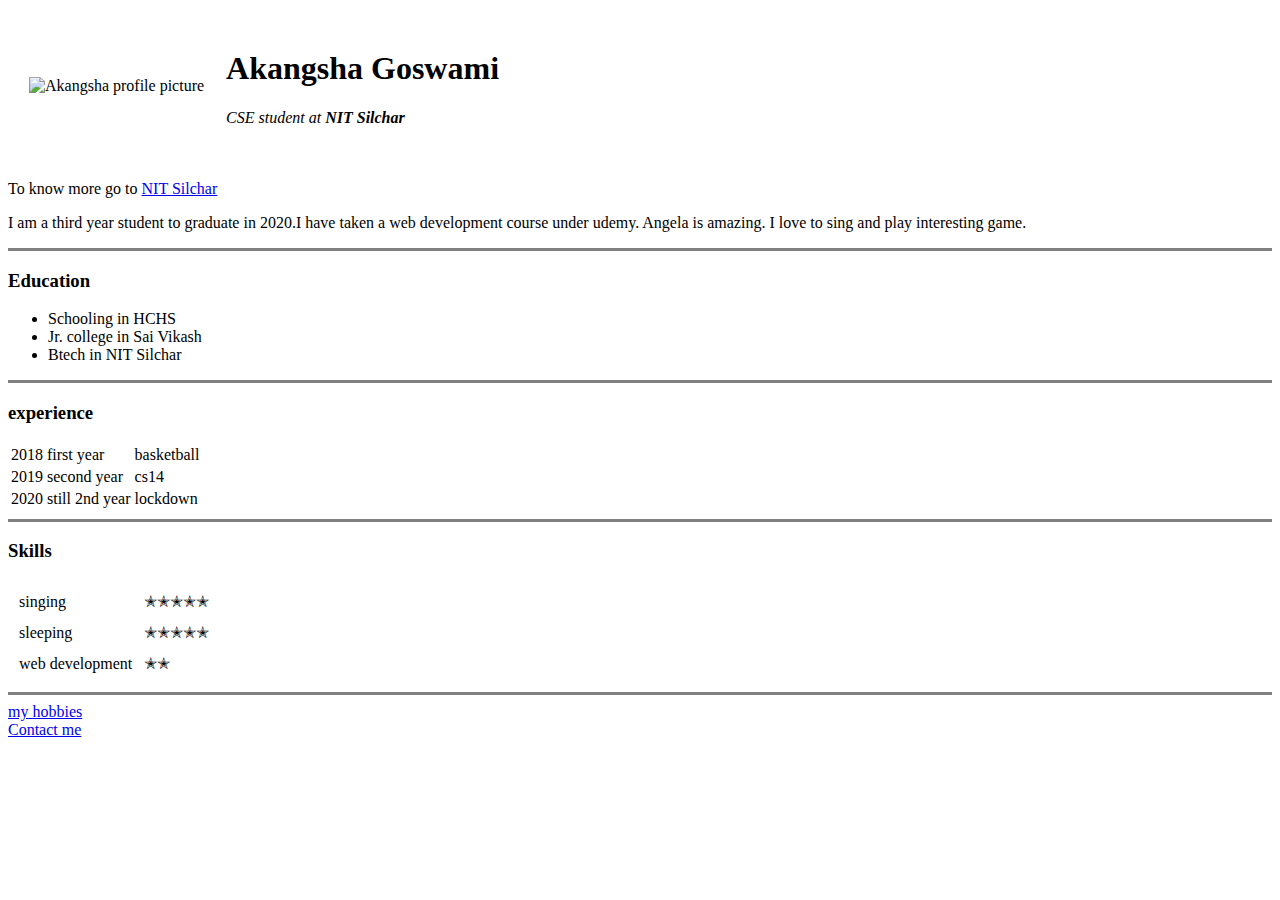
==== index.html @ f4db59f0 "added initial cv website files" ====
<!DOCTYPE html>
<html lang="en" dir="ltr">

<head>
  <meta charset="utf-8">
  <title>❤ Akangsha's personal site</title>
</head>

<body>
  <table cellspacing="20">
    <tr>
      <td><img src="https://lh3.googleusercontent.com/ogw/ADGmqu_wRQf9_MdaDDfTmjKucOdC5IdbqeZ0iIDvbbc9=s83-c-mo" alt="Akangsha profile picture"></td>
      <td>
        <h1>Akangsha Goswami</h1>
        <p><em>CSE student at <strong>NIT Silchar</strong></em></p>
      </td>
    </tr>
  </table>

  <!-- ctrl+alt+b is for atom beautify
  use ctrl+shft+p for the shortcut list -->

  <p>To know more go to <a href="http://www.nits.ac.in/">NIT Silchar</a></p>
  <p>I am a third year student to graduate in 2020.I have taken a web development course under udemy. Angela is amazing. I love to sing and play interesting game.</p>
  <hr size="3" noshade>
  <h3>Education</h3>
  <ul>
    <li>Schooling in HCHS</li>
    <li>Jr. college in Sai Vikash</li>
    <li>Btech in NIT Silchar</li>
  </ul>
  <hr size="3" noshade>
  <h3>experience</h3>
  <table>
    <tr>
      <td>2018</td>
      <td>first year</td>
      <td>basketball</td>
    </tr>
    <tr>
      <td>2019</td>
      <td>second year</td>
      <td>cs14</td>
    </tr>
    <tr>
      <td>2020</td>
      <td>still 2nd year</td>
      <td>lockdown</td>
    </tr>
  </table>
  <hr size="3" noshade>
  <table cellspacing="10">
    <h3>Skills</h3>
    <tr>
      <td>singing</td>
      <td>✭✭✭✭✭</td>
    </tr>
    <tr>
      <td>sleeping</td>
      <td>✭✭✭✭✭</td>
    </tr>
    <tr>
      <td>web development</td>
      <td>✭✭</td>
    </tr>
  </table>
  <hr size="3" noshade>
  <a href="hobbies.html">my hobbies</a><br>
  <a href="Contact.html">Contact me</a>
</body>

</html>
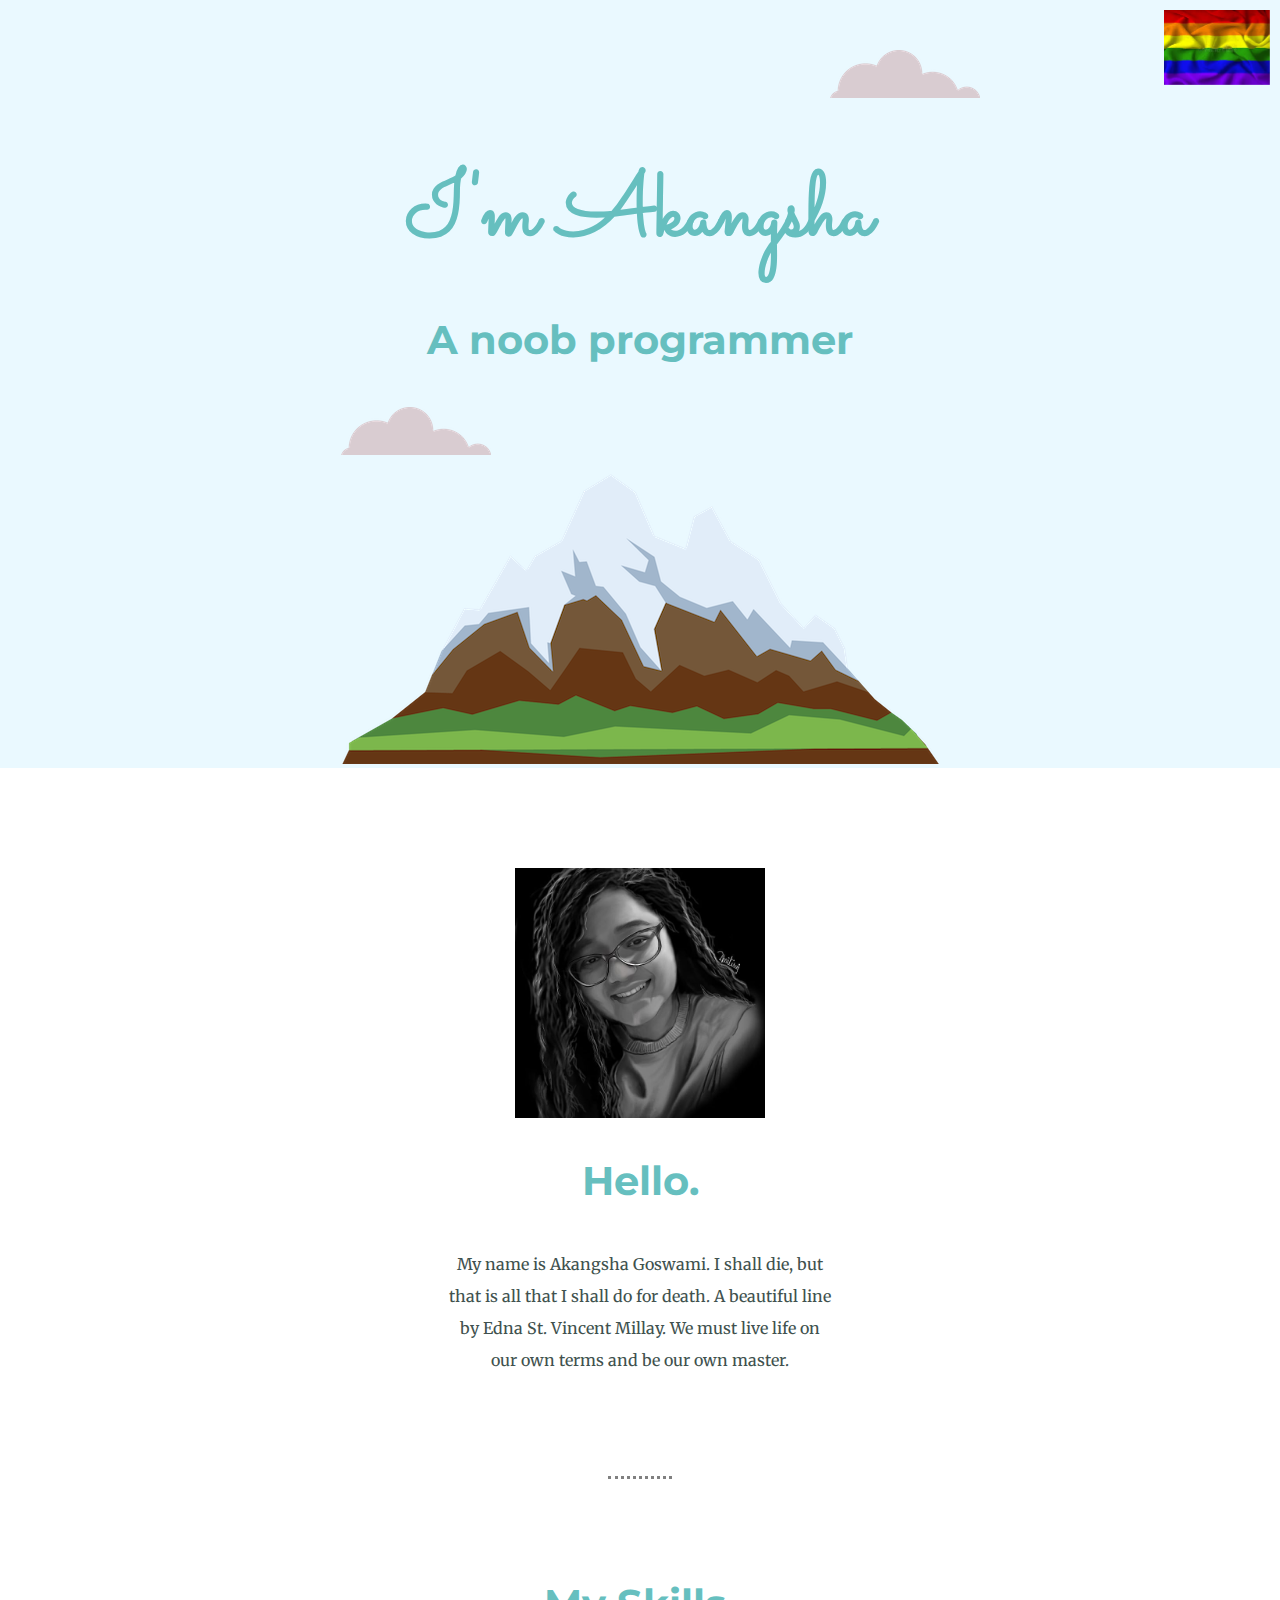
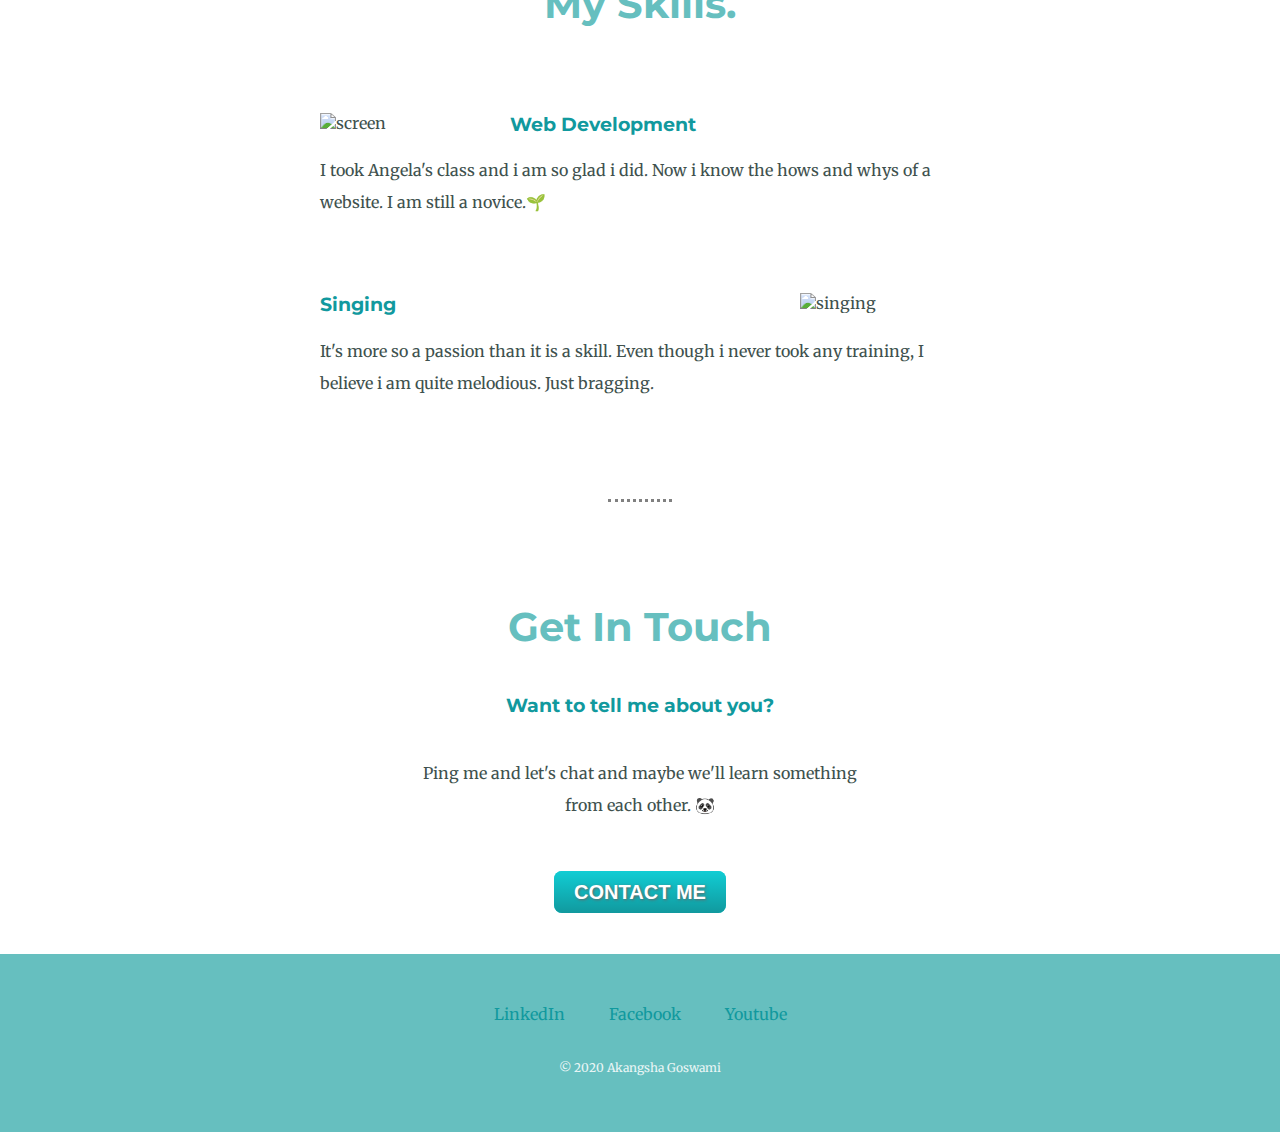
==== commit 41ad7144: "Add files via upload" ====
--- a/index.html
+++ b/index.html
@@ -1,72 +1,58 @@
 <!DOCTYPE html>
 <html lang="en" dir="ltr">
+  <head>
+    <meta charset="utf-8">
+    <title>Akangsha Goswami</title>
+    <link rel="stylesheet" href="css/styles.css">
+    <link rel="icon" href="favcon.ico">
+    <link href="https://fonts.googleapis.com/css2?family=Merriweather:wght@300&family=Montserrat:wght@100&family=Sacramento&display=swap" rel="stylesheet">
+  </head>
+  <body>
+    <div class="top-container">
+      <img class="fix" src="pride.jpeg" alt="pride-flag">
+      <img class="top-cloud" src="images/cloud.png" alt="cloud-img">
+      <h1>I'm Akangsha</h1>
+      <h2>A noob programmer</h2>
+      <img class="bottom-cloud" src="images/cloud.png" alt="cloud-img">
+      <img src="images/mountain.png" alt="mountain-img">
+    </div>
+    <div class="middle-container">
+      <div class="profile">
+        <img class="me-img" src="images/me.jpg" alt="my-pic">
+        <h2>Hello.</h2>
+        <p class="intro">
+          My name is Akangsha Goswami. I shall die, but that is all that I shall do for death. A beautiful line by Edna St. Vincent Millay. We must live life on our own terms and be our own master.</p>
+      </div>
+      <hr>
+      <div class="skills">
+        <h2>My Skills.</h2>
+        <div class="skill-row">
+          <img class="code-img" src="https://image.flaticon.com/icons/svg/1336/1336494.svg" alt="screen">
+          <h3>Web Development</h3>
+          <p>I took Angela's class and i am so glad i did. Now i know the hows and whys of a website. I am still a novice.🌱</p>
+        </div>
+        <div class="skill-row">
+          <img class="sing-img" src="https://media0.giphy.com/media/y2B9WU8Yl0rIs/giphy.gif?cid=ecf05e47289mv9oxg0qmuk82rx5u23p6pgee58r8j3o2u1z7&rid=giphy.gif" alt="singing">
+          <h3>Singing</h3>
+          <p>It's more so a passion than it is a skill. Even though i never took any training, I believe i am quite melodious. Just bragging.</p>
+        </div>
+      </div>
+      <hr>
+      <div class="contact-me">
+        <h2>Get In Touch</h2>
+        <h3>Want to tell me  about you?</h3>
+        <p class="info">Ping me and let's chat and maybe we'll learn something from each other. 🐼</p>
+        <a class="btn" href="mailto:name@email.com">CONTACT ME</a>
+      </div>
+    </div>
 
-<head>
-  <meta charset="utf-8">
-  <title>❤ Akangsha's personal site</title>
-</head>
 
-<body>
-  <table cellspacing="20">
-    <tr>
-      <td><img src="https://lh3.googleusercontent.com/ogw/ADGmqu_wRQf9_MdaDDfTmjKucOdC5IdbqeZ0iIDvbbc9=s83-c-mo" alt="Akangsha profile picture"></td>
-      <td>
-        <h1>Akangsha Goswami</h1>
-        <p><em>CSE student at <strong>NIT Silchar</strong></em></p>
-      </td>
-    </tr>
-  </table>
+    <div class="bottom-container">
+      <a class="footer-link" href="https://www.linkedin.com/in/akangsha-goswami-0949b21ab/">LinkedIn</a>
+      <a class="footer-link" href="https://www.facebook.com/akangsha.goswami.39/">Facebook</a>
+      <a class="footer-link" href="https://www.youtube.com/channel/UCKGLaalwgjuXiZFigWFEMyA?view_as=subscriber">Youtube</a>
+      <p class="copyright">© 2020 Akangsha Goswami</p>
+    </div>
 
-  <!-- ctrl+alt+b is for atom beautify
-  use ctrl+shft+p for the shortcut list -->
-
-  <p>To know more go to <a href="http://www.nits.ac.in/">NIT Silchar</a></p>
-  <p>I am a third year student to graduate in 2020.I have taken a web development course under udemy. Angela is amazing. I love to sing and play interesting game.</p>
-  <hr size="3" noshade>
-  <h3>Education</h3>
-  <ul>
-    <li>Schooling in HCHS</li>
-    <li>Jr. college in Sai Vikash</li>
-    <li>Btech in NIT Silchar</li>
-  </ul>
-  <hr size="3" noshade>
-  <h3>experience</h3>
-  <table>
-    <tr>
-      <td>2018</td>
-      <td>first year</td>
-      <td>basketball</td>
-    </tr>
-    <tr>
-      <td>2019</td>
-      <td>second year</td>
-      <td>cs14</td>
-    </tr>
-    <tr>
-      <td>2020</td>
-      <td>still 2nd year</td>
-      <td>lockdown</td>
-    </tr>
-  </table>
-  <hr size="3" noshade>
-  <table cellspacing="10">
-    <h3>Skills</h3>
-    <tr>
-      <td>singing</td>
-      <td>✭✭✭✭✭</td>
-    </tr>
-    <tr>
-      <td>sleeping</td>
-      <td>✭✭✭✭✭</td>
-    </tr>
-    <tr>
-      <td>web development</td>
-      <td>✭✭</td>
-    </tr>
-  </table>
-  <hr size="3" noshade>
-  <a href="hobbies.html">my hobbies</a><br>
-  <a href="Contact.html">Contact me</a>
-</body>
-
+  </body>
 </html>
--- a/css/styles.css
+++ b/css/styles.css
@@ -0,0 +1,134 @@
+body {
+  color: #40514E;
+  margin: 0;
+  text-align: center;
+  font-family: 'Merriweather', serif;
+}
+/* in static fort size changing text size in body wouldn't affect
+ the size in individual elements but in dynamic like % and em the size adds up*/
+h1 {
+  font-size: 5.625em; /* 16px = 100% = 1em rem=ignore parent settings */
+  margin: 50px auto 0 auto;
+  font-family: 'Sacramento', cursive;
+  color: #66BFBF;
+}
+h2 {
+  font-family: 'Montserrat', sans-serif;
+  font-size: 2.5rem;
+  color: #66BFBF; /* check line height and font weight */
+  padding-bottom: 10px;
+}
+h3 {
+  font-family: 'Montserrat', sans-serif;
+  color: #11999E;
+}
+a {
+  color: #11999E;
+  margin: 10px 20px;
+  text-decoration: none;
+}
+a:hover {
+  color: #EAF6F6;
+}
+hr {
+  width: 5%;
+  border-style: dotted none none;
+  border-width: 3px;
+  color: grey;
+  margin: 100px auto;
+}
+p {
+  line-height: 2;
+}
+/* Firstly, our bottom cloud at the moment has an absolute position.
+Now in order to position it relative to something,
+one of its parents has to have its position set as */
+.top-container {
+  background-color: #EAF9FF;
+  position: relative;
+  padding-top: 100px;
+  margin-bottom: 100px;
+}
+.middle_container {
+  margin: 100px 0;
+}
+.intro {
+  width:30%;
+  margin: auto;
+}
+.bottom-container {
+  padding: 50px 0 20px;
+  background-color: #66BFBF;
+  margin-top: 50px;
+}
+.fix {
+  border-color: white;
+  position: fixed;
+  right: 10px;
+  top: 10px;
+  height: 75px;
+}
+.skill-row {
+  width: 50%;
+  margin: 75px auto 75px;
+  text-align: left;
+}
+.top-cloud {
+  position: absolute;
+  right: 300px;
+  top: 50px;
+}
+.bottom-cloud {
+  position: absolute;
+
+}
+.code-img {
+  width: 25%;
+  float: left;
+  margin-right: 30px;
+}
+.info {
+  width: 35%;
+  margin: 40px auto 60px;
+}
+.sing-img {
+  width: 25%;
+  float: right;
+  margin-left: 30px;
+}
+.me-img {
+  height: 250px;
+}
+.btn {
+  font-weight: bolder;
+  background: #11cdd4;
+  background-image: -webkit-linear-gradient(top, #11cdd4, #11999e);
+  background-image: -moz-linear-gradient(top, #11cdd4, #11999e);
+  background-image: -ms-linear-gradient(top, #11cdd4, #11999e);
+  background-image: -o-linear-gradient(top, #11cdd4, #11999e);
+  background-image: linear-gradient(to bottom, #11cdd4, #11999e);
+  -webkit-border-radius: 8;
+  -moz-border-radius: 8;
+  border-radius: 8px;
+  text-shadow: 1px 1px 3px #666666;
+  font-family: Arial;
+  color: #ffffff;
+  font-size: 20px;
+  padding: 10px 20px 10px 20px;
+  text-decoration: none;
+}
+
+.btn:hover {
+  background: #30e3cd;
+  background-image: -webkit-linear-gradient(top, #30e3cd, #2bc4ad);
+  background-image: -moz-linear-gradient(top, #30e3cd, #2bc4ad);
+  background-image: -ms-linear-gradient(top, #30e3cd, #2bc4ad);
+  background-image: -o-linear-gradient(top, #30e3cd, #2bc4ad);
+  background-image: linear-gradient(to bottom, #30e3cd, #2bc4ad);
+  text-decoration: none;
+}
+.copyright {
+  color: #EAF6F6;
+  font-size: 0.75em;
+  padding: 20px 0;
+}
